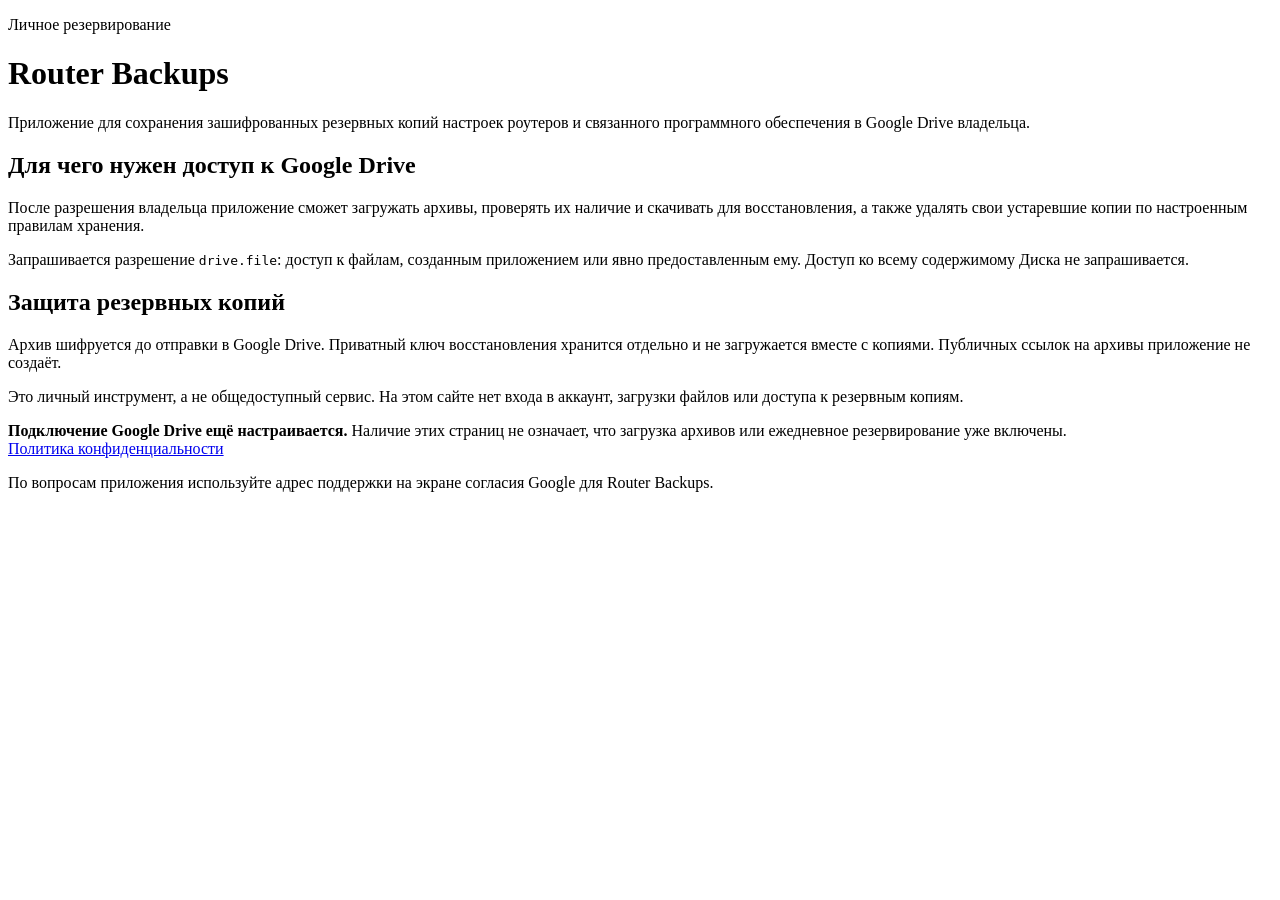
==== index.html @ 3a7e5c4d "Publish public index.html" ====
<!doctype html>
<html lang="ru">
<head>
  <meta charset="utf-8">
  <meta name="viewport" content="width=device-width, initial-scale=1">
  <meta name="description" content="Router Backups — личное резервирование настроек сети с шифрованием перед загрузкой в Google Drive.">
  <meta name="referrer" content="no-referrer">
  <title>Router Backups</title>
  <link rel="icon" href="data:image/svg+xml,%3Csvg xmlns='http://www.w3.org/2000/svg' viewBox='0 0 32 32'%3E%3Crect width='32' height='32' rx='6' fill='%23132640'/%3E%3Ctext x='16' y='23' text-anchor='middle' font-size='22' font-family='sans-serif' fill='white'%3ER%3C/text%3E%3C/svg%3E">
  <link rel="stylesheet" href="style.css">
</head>
<body>
  <main>
    <header><p class="eyebrow">Личное резервирование</p><h1>Router Backups</h1></header>
    <p class="lead">Приложение для сохранения зашифрованных резервных копий настроек роутеров и связанного программного обеспечения в Google Drive владельца.</p>
    <section>
      <h2>Для чего нужен доступ к Google Drive</h2>
      <p>После разрешения владельца приложение сможет загружать архивы, проверять их наличие и скачивать для восстановления, а также удалять свои устаревшие копии по настроенным правилам хранения.</p>
      <p>Запрашивается разрешение <code>drive.file</code>: доступ к файлам, созданным приложением или явно предоставленным ему. Доступ ко всему содержимому Диска не запрашивается.</p>
    </section>
    <section>
      <h2>Защита резервных копий</h2>
      <p>Архив шифруется до отправки в Google Drive. Приватный ключ восстановления хранится отдельно и не загружается вместе с копиями. Публичных ссылок на архивы приложение не создаёт.</p>
      <p>Это личный инструмент, а не общедоступный сервис. На этом сайте нет входа в аккаунт, загрузки файлов или доступа к резервным копиям.</p>
    </section>
    <aside><strong>Подключение Google Drive ещё настраивается.</strong> Наличие этих страниц не означает, что загрузка архивов или ежедневное резервирование уже включены.</aside>
    <footer><a href="privacy.html">Политика конфиденциальности</a><p>По вопросам приложения используйте адрес поддержки на экране согласия Google для Router Backups.</p></footer>
  </main>
</body>
</html>
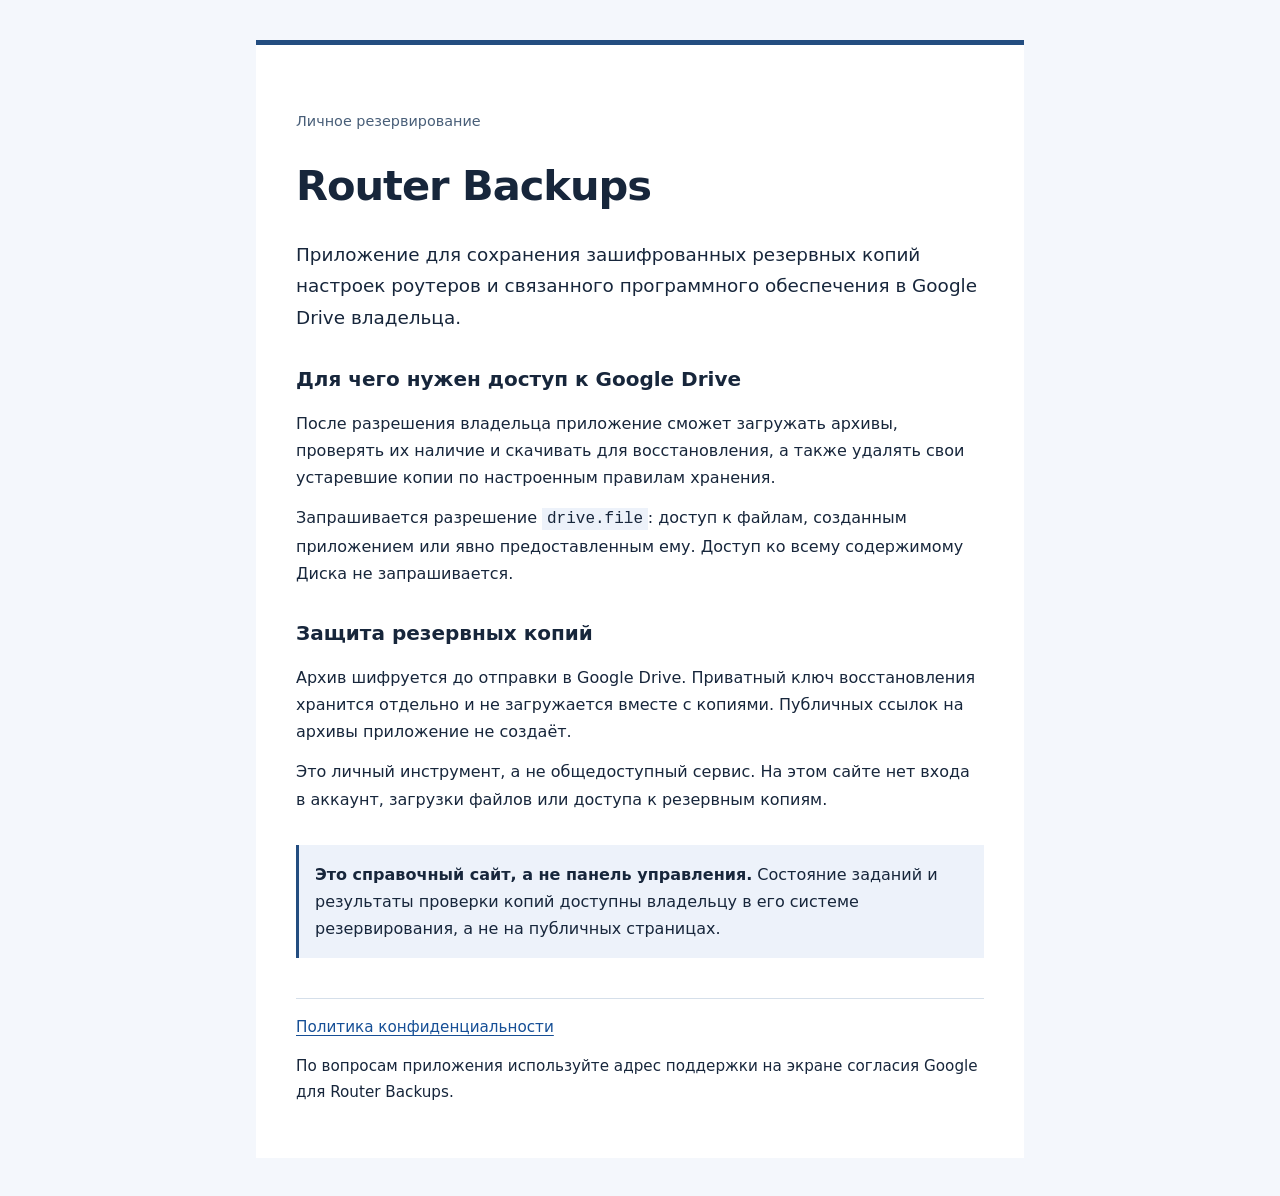
==== commit 35f0b113: "Clarify informational site after backup setup" ====
--- a/index.html
+++ b/index.html
@@ -23,7 +23,7 @@
       <p>Архив шифруется до отправки в Google Drive. Приватный ключ восстановления хранится отдельно и не загружается вместе с копиями. Публичных ссылок на архивы приложение не создаёт.</p>
       <p>Это личный инструмент, а не общедоступный сервис. На этом сайте нет входа в аккаунт, загрузки файлов или доступа к резервным копиям.</p>
     </section>
-    <aside><strong>Подключение Google Drive ещё настраивается.</strong> Наличие этих страниц не означает, что загрузка архивов или ежедневное резервирование уже включены.</aside>
+    <aside><strong>Это справочный сайт, а не панель управления.</strong> Состояние заданий и результаты проверки копий доступны владельцу в его системе резервирования, а не на публичных страницах.</aside>
     <footer><a href="privacy.html">Политика конфиденциальности</a><p>По вопросам приложения используйте адрес поддержки на экране согласия Google для Router Backups.</p></footer>
   </main>
 </body>
--- a/style.css
+++ b/style.css
@@ -0,0 +1,16 @@
+:root { color-scheme: light; font-family: system-ui, -apple-system, sans-serif; color: #17263b; background: #f4f7fc; }
+* { box-sizing: border-box; }
+body { margin: 0; font-size: 1rem; line-height: 1.7; }
+main { max-width: 48rem; margin: 2.5rem auto; padding: 2.5rem; background: #fff; border-top: .35rem solid #234d80; }
+header { margin: 1.5rem 0; }
+h1 { font-size: clamp(1.8rem, 5vw, 2.6rem); line-height: 1.2; letter-spacing: -.025em; overflow-wrap: anywhere; }
+h2 { font-size: 1.25rem; line-height: 1.4; margin-top: 2rem; }
+p { margin: .8rem 0; }
+.eyebrow { color: #485e78; font-size: .9rem; }
+.lead { font-size: 1.15rem; }
+a { color: #164f96; text-underline-offset: .2em; }
+a:focus-visible { outline: 3px solid #164f96; outline-offset: 4px; }
+code { padding: .1rem .3rem; background: #edf2fa; overflow-wrap: anywhere; }
+aside { margin: 2rem 0; padding: 1rem; background: #edf2fa; border-left: .2rem solid #234d80; }
+footer { margin-top: 2.5rem; padding-top: 1rem; border-top: 1px solid #d5dfea; font-size: .95rem; }
+@media (max-width: 600px) { main { margin: 0; padding: 1.25rem; min-height: 100vh; } }
